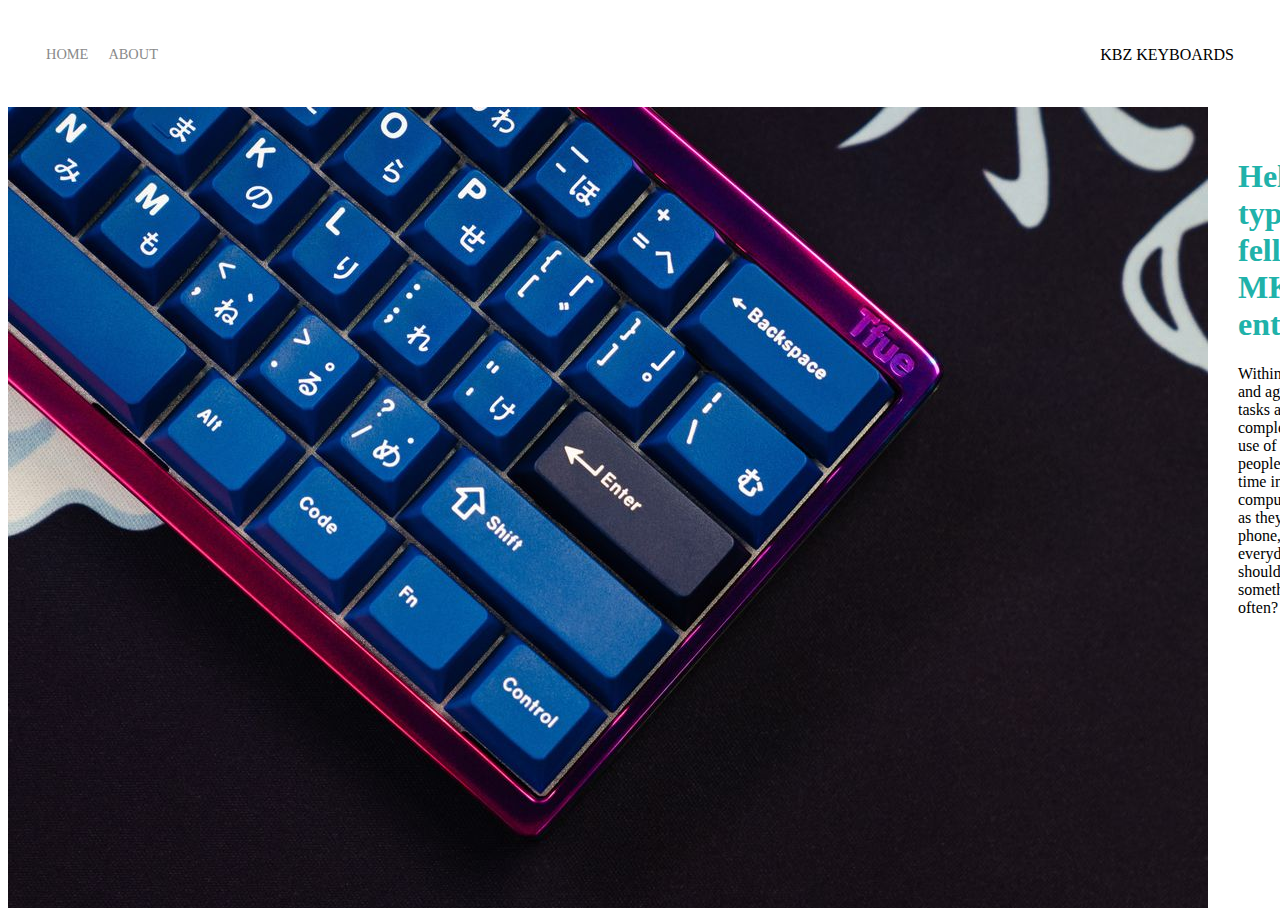
==== about.html @ 3fc75298 "First Commit" ====
<!DOCTYPE html>

<html>
<head>
    <meta charset="utf-8" />
    <title>About</title>
    <link href="https://fonts.googleapis.com/css2?family=Lato&display=swap" rel="stylesheet">
    <link rel="stylesheet" href="styles.css">
<head>
<body>
    <div class="container">
        <div class="nav-wrapper">
            <div class="leftcolumn">
                <div class="nav-link-wrapper">
                    <a href="index.html">Home</a>
                </div>
                <div class="nav-link-wrapper">
                    <a href="about.html">About</a>
                </div>
            </div>
            <div class="rightcolumn">
                <div class="brandname">
                    <div>KBZ KEYBOARDS</div>
                </div>
            </div>
        </div>
    </div>
    <div class="content-wrapper">
        <div class="two-column-wrapper">

            <div class="profile-image-wrapper">
                <img src="images/profile/tfue.jpg">
            </div>

            <div class="profile-content-wrapper">
                <h1>Hello typists and fellow MKB enthusiasts.</h1>
                <p>Within our current day and age, most of our tasks and work are completed through the use of computers. 
                    Many people spend as much time in front of a computer on a keyboard as they do on a smart phone, tv, 
                    or in general everyday tech. So why shouldn't we invest in something we use so often? We at KBZ ...
                </p>
            </div>

        </div>
    </div>
</body>
</html>
---- styles.css ----
/*Master Styles*/
.body {
    margin: 0px;
    font-family: "Lato", sans-serif;
}

.container {
    display: grid;
    grid-template-columns: 1fr;
    
}

/*Nav Styles*/
.nav-wrapper {
    display: flex;
    justify-content: space-between;
    padding: 38px;
}

.leftcolumn {
    display: flex;
}
.rightcolumn {
    display: flex;
}

.nav-wrapper > .leftcolumn > div{
    margin-right: 20px;
    font-size: .9em;
    text-transform: uppercase;
}

.nav-link-wrapper {
    height: 22px;
    border-bottom: 1px solid transparent;
    transition: 0.5s;
}

.nav-link-wrapper a{
    color: #8a8a8a;
    text-decoration: none;
    transition: 0.5s;
}

.nav-link-wrapper:hover{
    border-bottom: 1px solid black;
}

.nav-link-wrapper a:hover{
    color: black;
}

.active-nav-link {
    border-bottom: black;
}

.active-nav-link a{
    color: black !important;
}

/*Portfolio Styles*/
.portfolio-items-wrapper {
    display: grid;
    grid-template-columns: 1fr 1fr 1fr;
}

.portfolio-item-wrapper {
    position: relative;
}

.portfolio-image-background {
    height: 300px;
    width: 100%;
    background-size: cover;
    background-position: center;
    background-repeat: no-repeat;
}

.image-text-wrapper {
    position: absolute;
    top: 0;
    display: flex;
    flex-direction: column;
    justify-content: center;
    align-items: center;
    height: 100%;
    text-align: center;
    padding-left: 100px;
    padding-right: 100px;
}

.logo-wrapper img{
    width: 50%;
    margin-bottom: 20px;
}

.image-text-wrapper .subtitle{
    transition: 1s;
    font-weight: 600;
    color: transparent;
}
.image-text-wrapper:hover .subtitle {
    font-weight: 600;
    color: lightseagreen;

}

.image-darken {
    transition: 1s;
    filter: brightness(10%);

}

/*About Page Styles*/

.two-column-wrapper {
    display: grid;
    justify-content: space-around;
    grid-template-columns: 1fr 1fr;
}

.profile-image-wrapper {
    width: 100%;

}

.profile-content-wrapper {
    padding: 30px;
}

.profile-content-wrapper h1{
    color: lightseagreen;
}
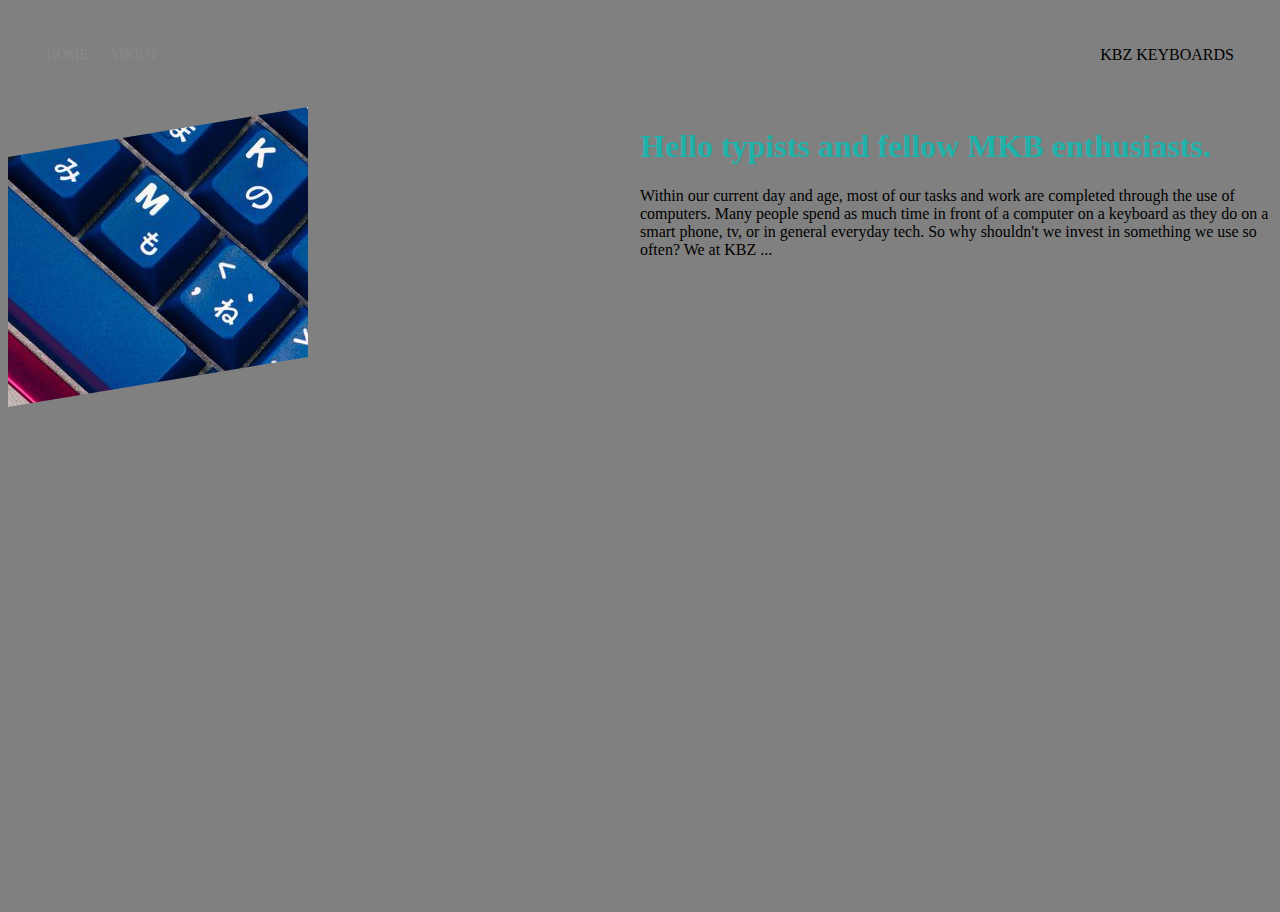
==== commit 8b745d21: "Added Background Color, Custom Image Crop using clip-path: polygon(), Fixed Padding Issues" ====
--- a/about.html
+++ b/about.html
@@ -3,11 +3,11 @@
 <html>
 <head>
     <meta charset="utf-8" />
-    <title>About</title>
+    <title style="background-color:gray;">About</title>
     <link href="https://fonts.googleapis.com/css2?family=Lato&display=swap" rel="stylesheet">
     <link rel="stylesheet" href="styles.css">
 <head>
-<body>
+<body style="background-color: gray;">
     <div class="container">
         <div class="nav-wrapper">
             <div class="leftcolumn">
--- a/styles.css
+++ b/styles.css
@@ -69,11 +69,18 @@
 }
 
 .portfolio-image-background {
-    height: 300px;
-    width: 100%;
+    /*height: 300px;
+    width: 100%; */
     background-size: cover;
     background-position: center;
     background-repeat: no-repeat;
+
+    width: 300px;
+    height: 300px;
+    clip-path: polygon( 0 50px, 
+                        0 300px, 
+                        300px 250px, 
+                        300px 0);
 }
 
 .image-text-wrapper {
@@ -115,17 +122,23 @@
 
 .two-column-wrapper {
     display: grid;
-    justify-content: space-around;
+    justify-content: space-evenly;
     grid-template-columns: 1fr 1fr;
 }
 
 .profile-image-wrapper {
-    width: 100%;
-
+    padding-left: 0px;
+    width: 120px;
+    height: 120px;
+    clip-path: polygon( 0 50px, 
+                        0 300px, 
+                        300px 250px, 
+                        300px 0 );
+    border-radius: 50px;
 }
 
 .profile-content-wrapper {
-    padding: 30px;
+    padding-right: 0px;
 }
 
 .profile-content-wrapper h1{
